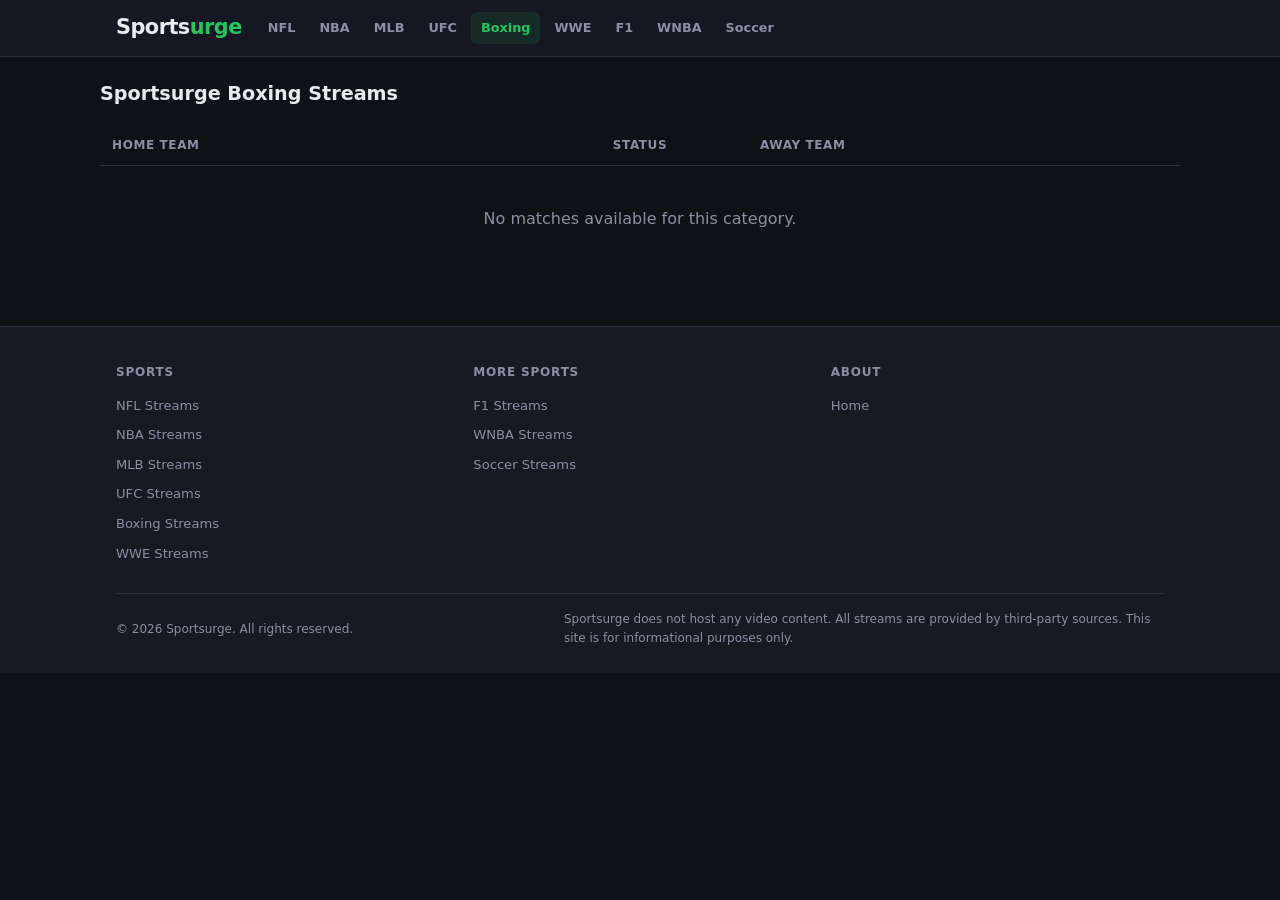
==== boxing/index.html @ e915b511 "fix content order: move FAQ to end, add breadcrumb, fix H1, expand hero, add internal links to 9 spo" ====
﻿<!DOCTYPE html>
<html lang="en">
<head>
  <meta charset="utf-8" />
  <meta name="viewport" content="width=device-width, initial-scale=1.0">
  <title>Boxing Streams - Sportsurge | Free Live Boxing Streaming</title>
  <meta name="description" content="Watch free Boxing streams on Sportsurge. Live fights, no sign-up.">
  <meta name="robots" content="index, follow, max-snippet:-1, max-image-preview:large, max-video-preview:-1">
  <link rel="canonical" href="https://sportsurge.shop/boxing/">
    <link rel="icon" type="image/png" href="/favicon.png">

  <meta property="og:type" content="website">
  <meta property="og:url" content="https://sportsurge.shop/boxing/">
  <meta property="og:site_name" content="Sportsurge">
  <meta property="og:title" content="Boxing Streams - Sportsurge">
  <meta property="og:description" content="Watch free live sports on Sportsurge. NFL, NBA, MLB, UFC, Boxing, WWE, F1 and more.">
  <meta name="twitter:card" content="summary_large_image">
  <meta name="twitter:title" content="Boxing Streams - Sportsurge">
  <meta name="twitter:description" content="Watch free Boxing streams on Sportsurge. Live fights, no sign-up.">
  <script type="application/ld+json">
  {
    "@context": "https://schema.org",
    "@graph": [
      {
        "@type": "WebSite",
        "@id": "https://sportsurge.shop/#website",
        "name": "Sportsurge",
        "alternateName": ["Sportsurge Live", "Sportsurge Sports Streaming"],
        "url": "https://sportsurge.shop/",
        "description": "Sportsurge - Watch free live sports streams for NFL, NBA, MLB, UFC, Boxing, WWE, F1 and more. No sign-up needed.",
        "inLanguage": "en-US"
      },
      {
        "@type": "FAQPage",
        "@id": "https://sportsurge.shop/#faq",
        "mainEntity": [
          {"@type":"Question","name":"What is Sportsurge?","acceptedAnswer":{"@type":"Answer","text":"Sportsurge is a free live sports streaming platform that aggregates publicly available sports streams. We provide links to live NFL, NBA, MLB, UFC, Boxing, WWE, F1, WNBA, Soccer, and more."}},
          {"@type":"Question","name":"Is Sportsurge free?","acceptedAnswer":{"@type":"Answer","text":"Yes. Sportsurge is 100% free. No subscription, no registration, no hidden fees."}},
          {"@type":"Question","name":"Which sports are available on Sportsurge?","acceptedAnswer":{"@type":"Answer","text":"We cover NFL, NBA, MLB, UFC, Boxing, WWE, Formula 1, WNBA, NCAA, Soccer (Premier League, Champions League, La Liga), and many more."}},
          {"@type":"Question","name":"Do I need an account?","acceptedAnswer":{"@type":"Answer","text":"No. Just visit the site and start watching. No account or payment needed."}},
          {"@type":"Question","name":"Is Sportsurge mobile-friendly?","acceptedAnswer":{"@type":"Answer","text":"Yes. Sportsurge works on all devices including phones, tablets, laptops, and desktops."}}
        ]
      }
    ]
  }
  </script>

  <style>
    *,*::before,*::after{box-sizing:border-box;margin:0;padding:0}
    :root{--bg:#0f1117;--surface:#171a23;--card:#1e2230;--border:#2a2e3d;--primary:#22c55e;--accent:#ef4444;--gold:#f7c948;--text:#e8eaed;--muted:#8b8fa3;--radius:8px}
    html{scroll-behavior:smooth;overflow-y:scroll}
    body{background:var(--bg);color:var(--text);font-family:system-ui,-apple-system,'Segoe UI',Roboto,sans-serif;line-height:1.6;min-height:100vh}
    a{color:var(--primary);text-decoration:none}
    a:hover{text-decoration:underline}
    img{max-width:100%;display:block}
    .container{max-width:1080px;margin:0 auto;padding:0 16px}
    .sr-only{position:absolute;width:1px;height:1px;padding:0;margin:-1px;overflow:hidden;clip:rect(0,0,0,0);white-space:nowrap;border:0}

    nav{background:rgba(23,26,35,.95);backdrop-filter:blur(12px);border-bottom:1px solid var(--border);position:sticky;top:0;z-index:100}
    .nav-inner{display:flex;align-items:center;height:56px;gap:8px}
    .logo{font-size:1.3rem;font-weight:900;letter-spacing:-.5px;color:var(--text);white-space:nowrap}
    .logo span{color:var(--primary)}
    .nav-toggle{display:none}
    .nav-hamburger{display:none;font-size:1.5rem;color:var(--text);cursor:pointer;padding:4px 8px;user-select:none;margin-left:auto}
    .nav-scroll{display:flex;gap:4px;overflow-x:auto;flex:1;scrollbar-width:none;-ms-overflow-style:none;padding:0 8px}
    .nav-scroll::-webkit-scrollbar{display:none}
    .nav-link{color:var(--muted);font-size:.8rem;font-weight:600;padding:6px 10px;border-radius:6px;white-space:nowrap;transition:color .15s,background .15s}
    .nav-link:hover{color:var(--text);background:rgba(255,255,255,.06);text-decoration:none}
    .nav-link.active{color:var(--primary);background:rgba(34,197,94,.1)}
    @media(max-width:767px){.nav-hamburger{display:block}.nav-scroll{display:none;flex-direction:column;position:absolute;top:56px;left:0;right:0;background:var(--surface);border-bottom:1px solid var(--border);padding:8px 16px;gap:0}.nav-link{padding:10px 8px;border-bottom:1px solid var(--border);border-radius:0}.nav-link:last-child{border-bottom:none}#nav-toggle:checked~.nav-scroll{display:flex}}

    .hero{background:linear-gradient(135deg,var(--card),transparent);padding:46px 0 38px;text-align:center}
    .hero h1{font-size:clamp(1.6rem,4vw,2.8rem);font-weight:900;line-height:1.2;margin-bottom:12px;letter-spacing:-1px}
    .hero h1 em{font-style:normal;color:var(--primary)}
    .hero p{max-width:600px;margin:0 auto 24px;font-size:.95rem;color:var(--muted)}
    .hero-badge{display:inline-flex;align-items:center;gap:6px;background:rgba(34,197,94,.1);border:1px solid rgba(34,197,94,.25);color:var(--primary);padding:4px 12px;border-radius:20px;font-size:.75rem;font-weight:600;margin-bottom:16px}

    .search-wrap{max-width:640px;margin:20px auto 32px;position:relative}
    .search-input{width:100%;padding:12px 16px 12px 42px;border-radius:var(--radius);border:1px solid var(--border);background:var(--surface);color:var(--text);font-size:.95rem;outline:none;transition:border-color .2s}
    .search-input:focus{border-color:var(--primary)}
    .search-input::placeholder{color:var(--muted)}
    .search-icon{position:absolute;left:14px;top:50%;transform:translateY(-50%);color:var(--muted);font-size:1.1rem;pointer-events:none}
    .search-dropdown{position:absolute;top:100%;left:0;right:0;background:var(--surface);border:1px solid var(--border);border-radius:var(--radius);max-height:360px;overflow-y:auto;display:none;z-index:50;margin-top:4px}
    .search-dropdown.open{display:block}
    .search-item{padding:10px 14px;cursor:pointer;display:flex;align-items:center;gap:10px;border-bottom:1px solid var(--border);transition:background .15s}
    .search-item:last-child{border-bottom:none}
    .search-item:hover{background:rgba(255,255,255,.04)}
    .search-item-teams{flex:1;font-size:.85rem}
    .search-item-teams strong{font-weight:600;color:var(--text)}
    .search-item-meta{font-size:.75rem;color:var(--muted);text-align:right;white-space:nowrap}
    .search-item .cat-tag{font-size:.7rem;padding:2px 8px;border-radius:10px;background:rgba(34,197,94,.1);color:var(--primary)}

    .section{padding:22px 0}
    .section-title{font-size:1.2rem;font-weight:800;margin-bottom:16px;display:flex;align-items:center;gap:10px}
    .section-title span{color:var(--primary)}

    .match-table{width:100%;border-collapse:collapse;table-layout:fixed}
    .match-table th{padding:10px 12px;text-align:left;font-size:.75rem;font-weight:700;text-transform:uppercase;letter-spacing:.6px;color:var(--muted);border-bottom:1px solid var(--border)}
    .match-table th:nth-child(1),.match-row td:nth-child(1){width:40%}
    .match-table th:nth-child(2),.match-row td:nth-child(2){width:20%;text-align:center}
    .match-table th:nth-child(3),.match-row td:nth-child(3){width:calc(40% - 30px)}
    .match-table th:nth-child(4),.match-row td:nth-child(4){width:30px;text-align:center}
    .match-row{cursor:pointer;transition:background .15s}
    .match-row:hover{background:rgba(255,255,255,.04)}
    .match-row td{padding:10px 12px;height:56px;border-bottom:1px solid rgba(255,255,255,.04);vertical-align:middle}
    .skel td{padding:10px 12px;height:56px;background:linear-gradient(90deg,var(--card) 25%,rgba(255,255,255,.04) 50%,var(--card) 75%);background-size:200% 100%;animation:shimmer 1.5s infinite}
    @keyframes shimmer{0%{background-position:200% 0}100%{background-position:-200% 0}}
    .team-cell{display:flex;align-items:center;gap:8px}
    .team-cell img{width:22px;height:22px;border-radius:50%;flex-shrink:0;object-fit:contain}
    .team-cell .name{font-size:.85rem;font-weight:600}
    .status-cell{text-align:center}
    .status-live{color:var(--accent);font-weight:800;font-size:.85rem}
    .status-time{color:var(--text);font-size:.85rem;font-weight:600}
    .status-sub{color:var(--muted);font-size:.75rem;font-weight:400}
    .cat-tag{display:inline-block;font-size:.7rem;padding:2px 10px;border-radius:10px;background:rgba(34,197,94,.1);color:var(--primary);font-weight:600;margin-top:3px}
    .nav-icon{text-align:center;color:var(--muted);font-size:1.3rem;transition:transform .2s;line-height:1}
    .match-row:hover .nav-icon{transform:translateX(3px);color:var(--primary)}
    @media(max-width:599px){.match-table th{padding:6px 4px;font-size:.68rem}.match-row td,.skel td{padding:6px 4px;height:48px}.team-cell img{width:18px;height:18px}.team-cell .name{font-size:.78rem}.status-live,.status-time{font-size:.75rem}.match-table th:nth-child(1),.match-row td:nth-child(1){width:35%;overflow:hidden;text-overflow:ellipsis;white-space:nowrap}.match-table th:nth-child(2),.match-row td:nth-child(2){width:20%}.match-table th:nth-child(3),.match-row td:nth-child(3){width:calc(35% - 20px);overflow:hidden;text-overflow:ellipsis;white-space:nowrap}.match-table th:nth-child(4),.match-row td:nth-child(4){width:20px;text-align:center}}

    details{background:var(--card);border:1px solid var(--border);border-radius:var(--radius);overflow:hidden;margin-bottom:8px}
    details[open]{border-color:var(--primary)}
    summary{padding:14px 18px;font-weight:700;font-size:.88rem;cursor:pointer;list-style:none;display:flex;justify-content:space-between;align-items:center;user-select:none}
    summary::-webkit-details-marker{display:none}
    summary::after{content:'+';color:var(--primary);font-size:1.1rem;transition:transform .2s}
    details[open] summary::after{transform:rotate(45deg)}
    .faq-body{padding:0 18px 16px;color:var(--muted);font-size:.84rem;line-height:1.7}

    footer{background:var(--surface);border-top:1px solid var(--border);padding:36px 0 24px;margin-top:32px}
    .footer-inner{display:grid;grid-template-columns:repeat(auto-fit,minmax(150px,1fr));gap:24px;margin-bottom:24px}
    .footer-col h4{font-size:.75rem;font-weight:700;text-transform:uppercase;letter-spacing:.8px;color:var(--muted);margin-bottom:10px}
    .footer-col ul{list-style:none}
    .footer-col li{margin-bottom:4px}
    .footer-col a{font-size:.82rem;color:var(--muted);transition:color .15s}
    .footer-col a:hover{color:var(--primary);text-decoration:none}
    .footer-bottom{border-top:1px solid var(--border);padding-top:16px;display:flex;justify-content:space-between;align-items:center;flex-wrap:wrap;gap:8px}
    .footer-bottom p{font-size:.75rem;color:var(--muted)}
    .disclaimer{font-size:.72rem;color:var(--muted);max-width:600px}

    .page-section{display:none}
    .page-section.active{display:block}

    .match-detail-header{text-align:center;padding:32px 0}
    .match-detail-header .teams{display:flex;justify-content:center;align-items:center;gap:20px;margin-bottom:16px}
    .match-detail-header .team{display:flex;flex-direction:column;align-items:center;gap:6px}
    .match-detail-header .team img{width:48px;height:48px;border-radius:50%;object-fit:contain}
    .match-detail-header .team .tname{font-size:1rem;font-weight:700}
    .match-detail-header .vs{color:var(--muted);font-size:.85rem;font-weight:600}
    .match-detail-header .meta{color:var(--muted);font-size:.85rem;display:flex;gap:16px;justify-content:center;flex-wrap:wrap}
    .match-detail-header .meta span{display:flex;align-items:center;gap:4px}

    .sources-grid{display:grid;grid-template-columns:repeat(auto-fill,minmax(200px,1fr));gap:12px;margin-top:16px}
    .source-card{background:var(--card);border:1px solid var(--border);border-radius:var(--radius);padding:16px;text-align:center;transition:border-color .2s}
    .source-card:hover{border-color:var(--primary)}
    .source-card .sname{font-weight:700;font-size:.9rem}
    .source-card .sinfo{font-size:.78rem;color:var(--muted);margin:4px 0 8px}
    .source-card .sviewers{font-size:.72rem;color:var(--muted)}
    .source-card .watch-btn{display:inline-block;margin-top:8px;background:var(--primary);color:#000;padding:8px 20px;border-radius:6px;font-weight:700;font-size:.82rem;transition:opacity .15s}
    .source-card .watch-btn:hover{opacity:.85;text-decoration:none}

  </style>
</head>
<body>

  <nav>
    <div class="container nav-inner">
      <a href="/" class="logo">Sports<span>urge</span></a>
      <input type="checkbox" id="nav-toggle" class="nav-toggle">
      <label for="nav-toggle" class="nav-hamburger">&#9776;</label>
      <div class="nav-scroll" id="nav-links">
        <a href="/nfl/" class="nav-link" data-cat="nfl">NFL</a>
        <a href="/nba/" class="nav-link" data-cat="nba">NBA</a>
        <a href="/mlb/" class="nav-link" data-cat="mlb">MLB</a>
        <a href="/ufc/" class="nav-link" data-cat="ufc">UFC</a>
        <a href="/boxing/" class="nav-link" data-cat="boxing">Boxing</a>
        <a href="/wwe/" class="nav-link" data-cat="wwe">WWE</a>
        <a href="/f1/" class="nav-link" data-cat="f1">F1</a>
        <a href="/wnba/" class="nav-link" data-cat="wnba">WNBA</a>
        <a href="/soccer/" class="nav-link" data-cat="soccer">Soccer</a>
      </div>
    </div>
  </nav>
<main>
  <div id="page-home" class="page-section"></div>

  <div id="page-category" class="page-section active">
    <div class="container section">
      <h1 class="section-title" id="cat-title">Sportsurge Boxing Streams</h1>
        <table class="match-table" id="cat-table">
          <thead>
            <tr>
              <th>Home Team</th>
              <th>Status</th>
              <th>Away Team</th>
              <th></th>
            </tr>
          </thead>
          <tbody id="cat-tbody">            <tr class="skel"><td></td><td></td><td></td><td></td></tr>
            <tr class="skel"><td></td><td></td><td></td><td></td></tr>
            <tr class="skel"><td></td><td></td><td></td><td></td></tr>
            <tr class="skel"><td></td><td></td><td></td><td></td></tr>
            <tr class="skel"><td></td><td></td><td></td><td></td></tr>
            <tr class="skel"><td></td><td></td><td></td><td></td></tr>
            <tr class="skel"><td></td><td></td><td></td><td></td></tr>
            <tr class="skel"><td></td><td></td><td></td><td></td></tr>
            <tr class="skel"><td></td><td></td><td></td><td></td></tr>
            <tr class="skel"><td></td><td></td><td></td><td></td></tr>          </tbody>
        </table>
    </div>
  </div>

  <div id="page-match" class="page-section">
    <div class="container section">
      <div id="match-detail-content">
        <div style="text-align:center;padding:40px;color:var(--muted)">Loading match details...</div>
      </div>
    </div>
  </div>
</main>
<footer>
    <div class="container">
      <div class="footer-inner">
        <div class="footer-col">
          <h4>Sports</h4>
          <ul>
            <li><a href="/nfl/">NFL Streams</a></li>
            <li><a href="/nba/">NBA Streams</a></li>
            <li><a href="/mlb/">MLB Streams</a></li>
            <li><a href="/ufc/">UFC Streams</a></li>
            <li><a href="/boxing/">Boxing Streams</a></li>
            <li><a href="/wwe/">WWE Streams</a></li>
          </ul>
        </div>
        <div class="footer-col">
          <h4>More Sports</h4>
          <ul>
            <li><a href="/f1/">F1 Streams</a></li>
            <li><a href="/wnba/">WNBA Streams</a></li>
            <li><a href="/soccer/">Soccer Streams</a></li>
          </ul>
        </div>
        <div class="footer-col">
          <h4>About</h4>
          <ul>
            <li><a href="/">Home</a></li>
          </ul>
        </div>
      </div>
      <div class="footer-bottom">
        <p>&copy; 2026 Sportsurge. All rights reserved.</p>
        <p class="disclaimer">Sportsurge does not host any video content. All streams are provided by third-party sources. This site is for informational purposes only.</p>
      </div>
    </div>
  </footer>

  <script defer src="../js/api.js"></script>
  <script defer src="../js/categories.js"></script>
  <script defer src="../js/search.js"></script>
  <script defer src="../js/app.js"></script>
</body>
</html>
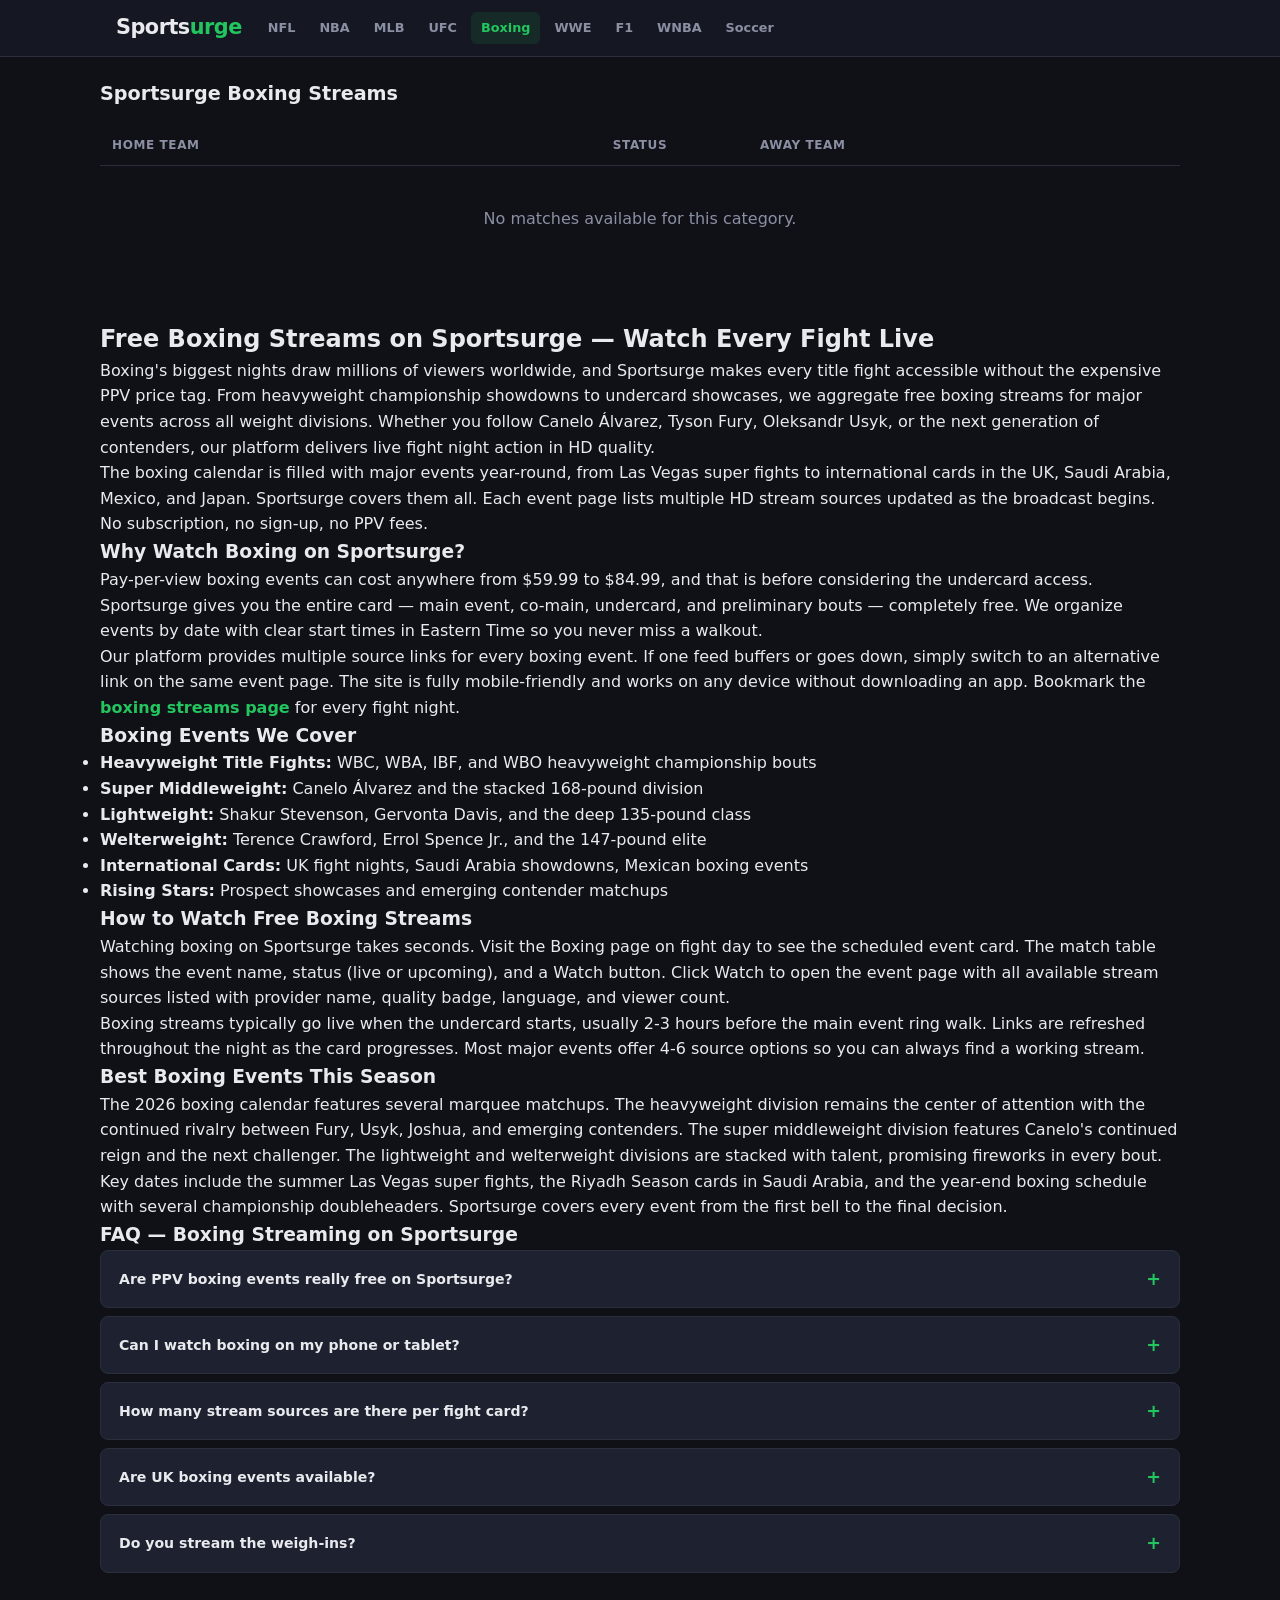
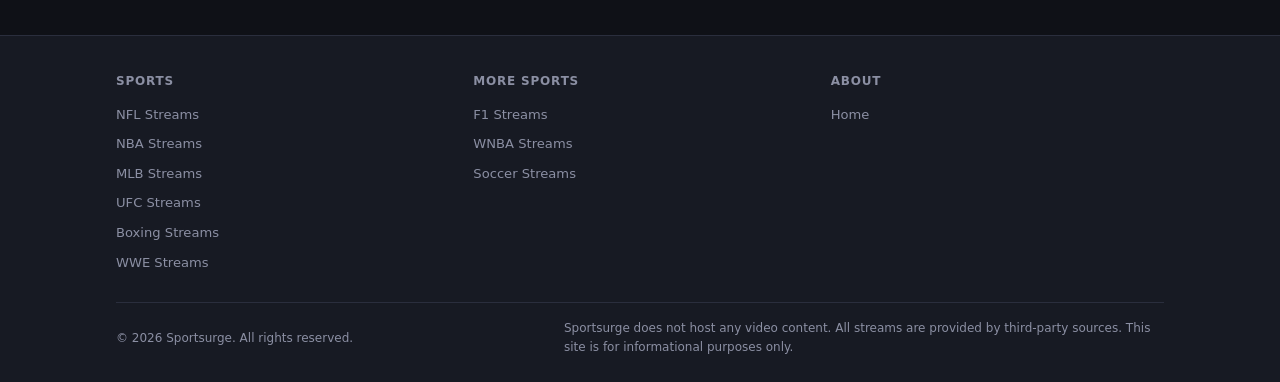
==== commit 013709b2: "Rewrite all duplicate content, add hreflang tags, update JSON-LD, add SEO articles to all 9 category" ====
--- a/boxing/index.html
+++ b/boxing/index.html
@@ -3,8 +3,8 @@
 <head>
   <meta charset="utf-8" />
   <meta name="viewport" content="width=device-width, initial-scale=1.0">
-  <title>Boxing Streams - Sportsurge | Free Live Boxing Streaming</title>
-  <meta name="description" content="Watch free Boxing streams on Sportsurge. Live fights, no sign-up.">
+  <title>Boxing Streams Free — Watch Live Fights Online | Sportsurge</title>
+  <meta name="description" content="Watch free boxing streams on Sportsurge. PPV title fights, undercards, and international bouts. No subscription needed.">
   <meta name="robots" content="index, follow, max-snippet:-1, max-image-preview:large, max-video-preview:-1">
   <link rel="canonical" href="https://sportsurge.shop/boxing/">
     <link rel="icon" type="image/png" href="/favicon.png">
@@ -12,11 +12,10 @@
   <meta property="og:type" content="website">
   <meta property="og:url" content="https://sportsurge.shop/boxing/">
   <meta property="og:site_name" content="Sportsurge">
-  <meta property="og:title" content="Boxing Streams - Sportsurge">
-  <meta property="og:description" content="Watch free live sports on Sportsurge. NFL, NBA, MLB, UFC, Boxing, WWE, F1 and more.">
-  <meta name="twitter:card" content="summary_large_image">
-  <meta name="twitter:title" content="Boxing Streams - Sportsurge">
-  <meta name="twitter:description" content="Watch free Boxing streams on Sportsurge. Live fights, no sign-up.">
+  <meta property="og:title" content="Boxing Streams Free — Watch Live Fights Online | Sportsurge">
+  <meta property="og:description" content="Watch free boxing streams on Sportsurge. PPV title fights, undercards, and international bouts. No subscription needed.">
+  <meta name="twitter:title" content="Boxing Streams Free — Watch Live Fights Online | Sportsurge">
+  <meta name="twitter:description" content="Watch free boxing streams on Sportsurge. PPV title fights, undercards, and international bouts. No subscription needed.">
   <script type="application/ld+json">
   {
     "@context": "https://schema.org",
@@ -31,14 +30,22 @@
         "inLanguage": "en-US"
       },
       {
+        "@type": "BreadcrumbList",
+        "@id": "https://sportsurge.shop/boxing/#breadcrumb",
+        "itemListElement": [
+          {"@type":"ListItem","position":1,"name":"Home","item":"https://sportsurge.shop/"},
+          {"@type":"ListItem","position":2,"name":"Boxing Streams","item":"https://sportsurge.shop/boxing/"}
+        ]
+      },
+      {
         "@type": "FAQPage",
-        "@id": "https://sportsurge.shop/#faq",
+        "@id": "https://sportsurge.shop/boxing/#faq",
         "mainEntity": [
-          {"@type":"Question","name":"What is Sportsurge?","acceptedAnswer":{"@type":"Answer","text":"Sportsurge is a free live sports streaming platform that aggregates publicly available sports streams. We provide links to live NFL, NBA, MLB, UFC, Boxing, WWE, F1, WNBA, Soccer, and more."}},
-          {"@type":"Question","name":"Is Sportsurge free?","acceptedAnswer":{"@type":"Answer","text":"Yes. Sportsurge is 100% free. No subscription, no registration, no hidden fees."}},
-          {"@type":"Question","name":"Which sports are available on Sportsurge?","acceptedAnswer":{"@type":"Answer","text":"We cover NFL, NBA, MLB, UFC, Boxing, WWE, Formula 1, WNBA, NCAA, Soccer (Premier League, Champions League, La Liga), and many more."}},
-          {"@type":"Question","name":"Do I need an account?","acceptedAnswer":{"@type":"Answer","text":"No. Just visit the site and start watching. No account or payment needed."}},
-          {"@type":"Question","name":"Is Sportsurge mobile-friendly?","acceptedAnswer":{"@type":"Answer","text":"Yes. Sportsurge works on all devices including phones, tablets, laptops, and desktops."}}
+          {"@type":"Question","name":"Are big PPV boxing fights free on Sportsurge?","acceptedAnswer":{"@type":"Answer","text":"Yes, major PPV boxing events including title unification fights, heavyweight showdowns, and high-profile matchups are available free on Sportsurge with no PPV fee."}},
+          {"@type":"Question","name":"What boxing events are covered?","acceptedAnswer":{"@type":"Answer","text":"Sportsurge covers all major boxing events including world title fights, undercards, international matchups, and rising star showcases across all weight divisions."}},
+          {"@type":"Question","name":"Are international boxing cards available?","acceptedAnswer":{"@type":"Answer","text":"Yes, Sportsurge streams boxing events from around the world including UK fight nights, Saudi Arabia cards, and Mexican boxing events."}},
+          {"@type":"Question","name":"How many stream sources are available per fight?","acceptedAnswer":{"@type":"Answer","text":"Most boxing events have 3-5 stream sources. If one link buffers or goes down, simply switch to another source on the same event page."}},
+          {"@type":"Question","name":"Are the undercard fights available?","acceptedAnswer":{"@type":"Answer","text":"Yes, undercard and preliminary bouts are included alongside the main event. Links are posted as the event starts and updated throughout the night."}}
         ]
       }
     ]
@@ -205,6 +212,55 @@
             <tr class="skel"><td></td><td></td><td></td><td></td></tr>
             <tr class="skel"><td></td><td></td><td></td><td></td></tr>          </tbody>
         </table>
+        <div class="seo-content" style="margin-top:48px">
+          <h2>Free Boxing Streams on Sportsurge — Watch Every Fight Live</h2>
+          <p>Boxing's biggest nights draw millions of viewers worldwide, and Sportsurge makes every title fight accessible without the expensive PPV price tag. From heavyweight championship showdowns to undercard showcases, we aggregate free boxing streams for major events across all weight divisions. Whether you follow Canelo Álvarez, Tyson Fury, Oleksandr Usyk, or the next generation of contenders, our platform delivers live fight night action in HD quality.</p>
+          <p>The boxing calendar is filled with major events year-round, from Las Vegas super fights to international cards in the UK, Saudi Arabia, Mexico, and Japan. Sportsurge covers them all. Each event page lists multiple HD stream sources updated as the broadcast begins. No subscription, no sign-up, no PPV fees.</p>
+
+          <h3>Why Watch Boxing on Sportsurge?</h3>
+          <p>Pay-per-view boxing events can cost anywhere from $59.99 to $84.99, and that is before considering the undercard access. Sportsurge gives you the entire card — main event, co-main, undercard, and preliminary bouts — completely free. We organize events by date with clear start times in Eastern Time so you never miss a walkout.</p>
+          <p>Our platform provides multiple source links for every boxing event. If one feed buffers or goes down, simply switch to an alternative link on the same event page. The site is fully mobile-friendly and works on any device without downloading an app. Bookmark the <a href="/boxing/" style="color:var(--primary);font-weight:600">boxing streams page</a> for every fight night.</p>
+
+          <h3>Boxing Events We Cover</h3>
+          <ul>
+            <li><strong>Heavyweight Title Fights:</strong> WBC, WBA, IBF, and WBO heavyweight championship bouts</li>
+            <li><strong>Super Middleweight:</strong> Canelo Álvarez and the stacked 168-pound division</li>
+            <li><strong>Lightweight:</strong> Shakur Stevenson, Gervonta Davis, and the deep 135-pound class</li>
+            <li><strong>Welterweight:</strong> Terence Crawford, Errol Spence Jr., and the 147-pound elite</li>
+            <li><strong>International Cards:</strong> UK fight nights, Saudi Arabia showdowns, Mexican boxing events</li>
+            <li><strong>Rising Stars:</strong> Prospect showcases and emerging contender matchups</li>
+          </ul>
+
+          <h3>How to Watch Free Boxing Streams</h3>
+          <p>Watching boxing on Sportsurge takes seconds. Visit the Boxing page on fight day to see the scheduled event card. The match table shows the event name, status (live or upcoming), and a Watch button. Click Watch to open the event page with all available stream sources listed with provider name, quality badge, language, and viewer count.</p>
+          <p>Boxing streams typically go live when the undercard starts, usually 2-3 hours before the main event ring walk. Links are refreshed throughout the night as the card progresses. Most major events offer 4-6 source options so you can always find a working stream.</p>
+
+          <h3>Best Boxing Events This Season</h3>
+          <p>The 2026 boxing calendar features several marquee matchups. The heavyweight division remains the center of attention with the continued rivalry between Fury, Usyk, Joshua, and emerging contenders. The super middleweight division features Canelo's continued reign and the next challenger. The lightweight and welterweight divisions are stacked with talent, promising fireworks in every bout.</p>
+          <p>Key dates include the summer Las Vegas super fights, the Riyadh Season cards in Saudi Arabia, and the year-end boxing schedule with several championship doubleheaders. Sportsurge covers every event from the first bell to the final decision.</p>
+
+          <h3>FAQ — Boxing Streaming on Sportsurge</h3>
+          <details>
+            <summary>Are PPV boxing events really free on Sportsurge?</summary>
+            <div class="faq-body">Yes, every boxing PPV event is available free. You do not need to pay the $60-85 PPV fee. Main event and undercard streams are both included.</div>
+          </details>
+          <details>
+            <summary>Can I watch boxing on my phone or tablet?</summary>
+            <div class="faq-body">Yes, all boxing streams work on mobile devices through the browser. No app download is required.</div>
+          </details>
+          <details>
+            <summary>How many stream sources are there per fight card?</summary>
+            <div class="faq-body">Major boxing events typically have 4-6 stream sources. Smaller cards may have 2-3. Multiple options ensure you can always find a working feed.</div>
+          </details>
+          <details>
+            <summary>Are UK boxing events available?</summary>
+            <div class="faq-body">Yes, Sportsurge covers UK fight nights from venues like Wembley Arena, the O2, and the Manchester Arena including Matchroom and Queensberry promotions.</div>
+          </details>
+          <details>
+            <summary>Do you stream the weigh-ins?</summary>
+            <div class="faq-body">Weigh-ins and pre-fight press conferences are not typically available. Live fight streams start when the undercard begins on fight night.</div>
+          </details>
+        </div>
     </div>
   </div>
 
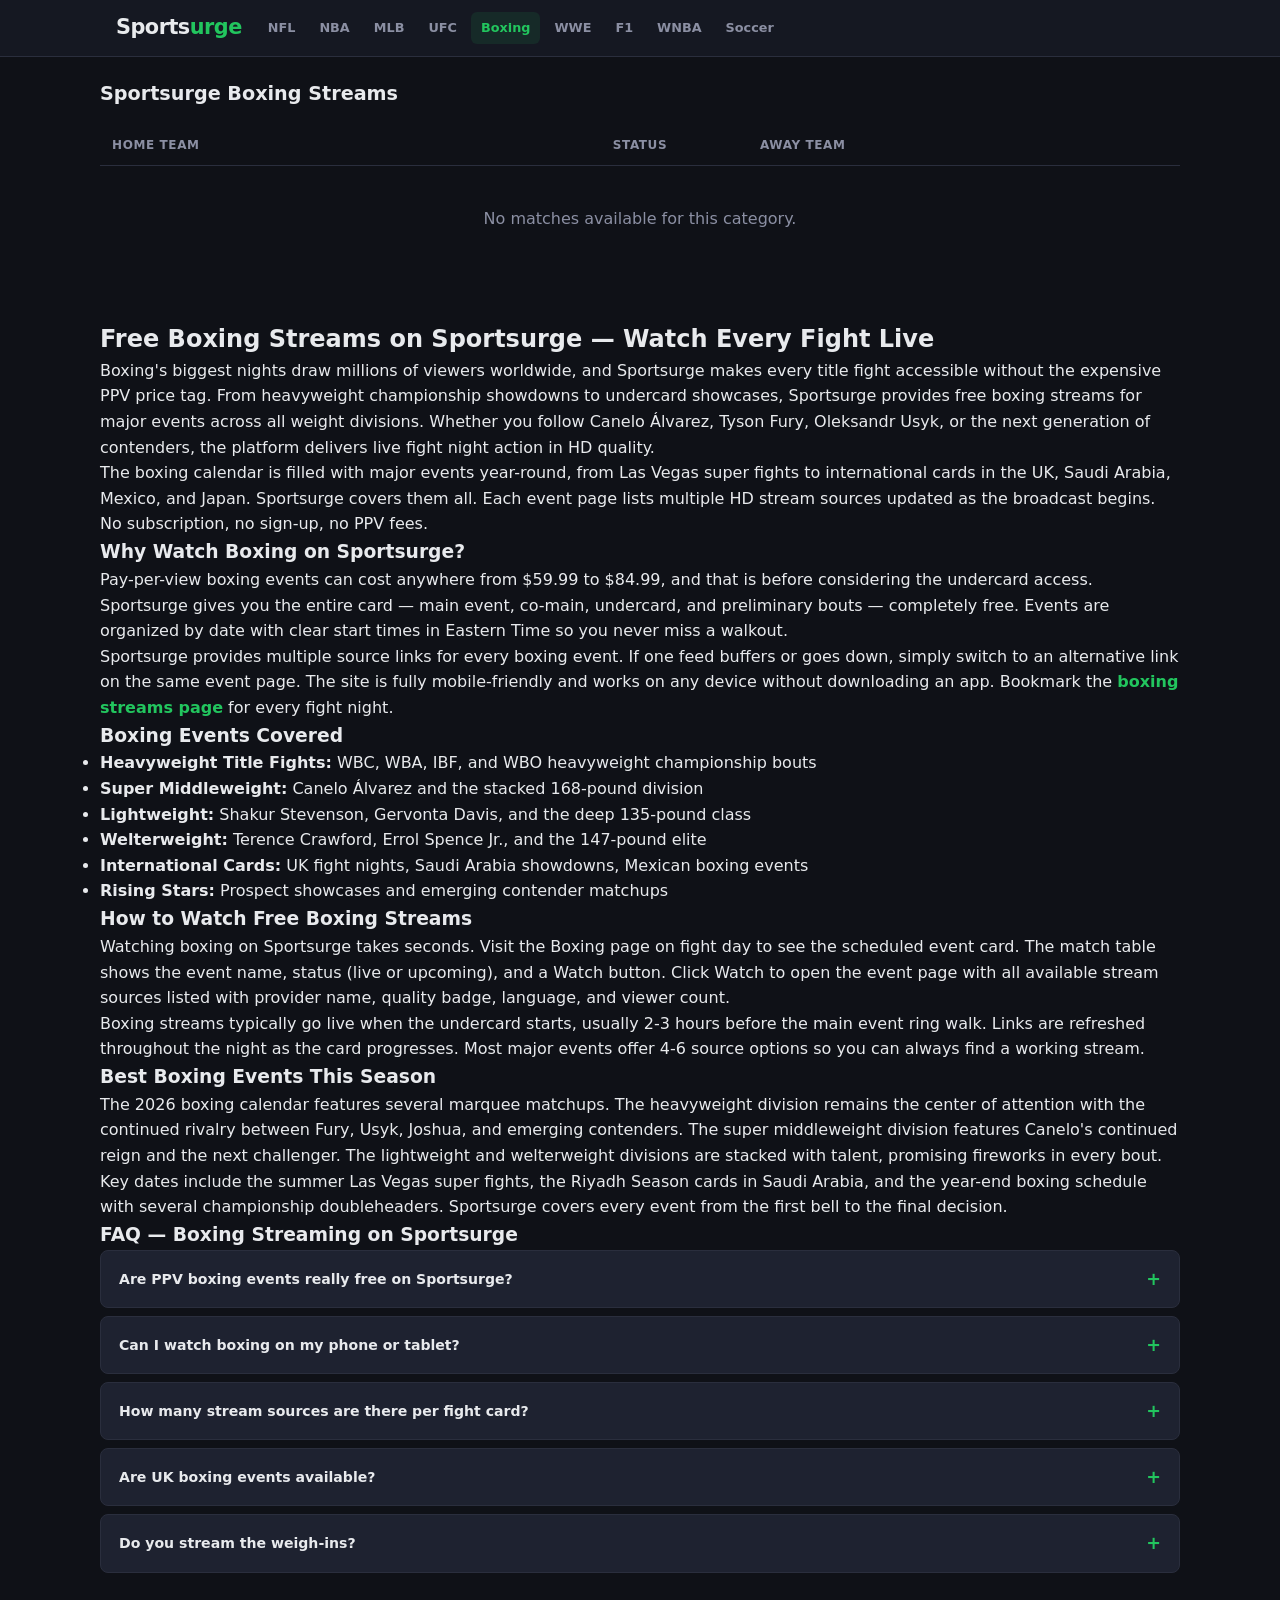
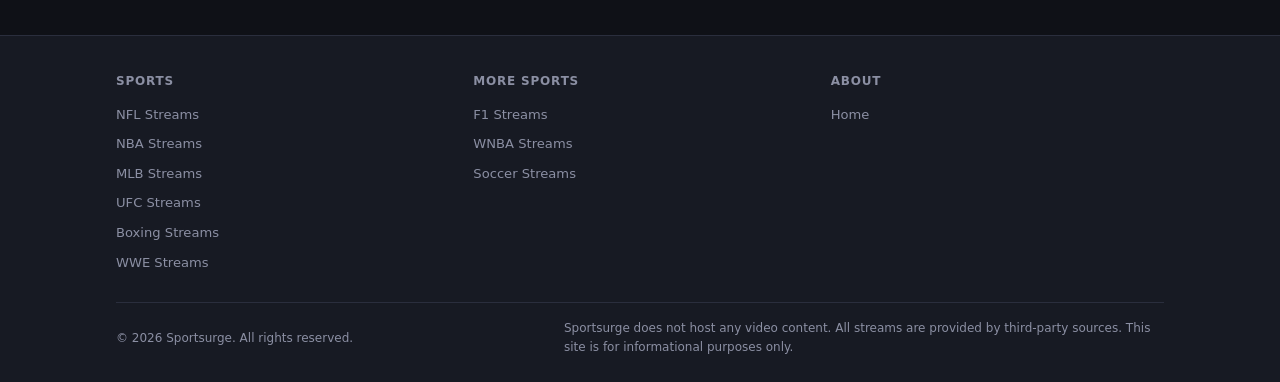
==== commit 0442a717: "SEO optimization: rewrite homepage content, add NHL coverage, fix first-person violations, remove al" ====
--- a/boxing/index.html
+++ b/boxing/index.html
@@ -6,11 +6,11 @@
   <title>Boxing Streams Free — Watch Live Fights Online | Sportsurge</title>
   <meta name="description" content="Watch free boxing streams on Sportsurge. PPV title fights, undercards, and international bouts. No subscription needed.">
   <meta name="robots" content="index, follow, max-snippet:-1, max-image-preview:large, max-video-preview:-1">
-  <link rel="canonical" href="https://sportsurge.shop/boxing/">
+  <link rel="canonical" href="https://sportsurge.forum/boxing/">
     <link rel="icon" type="image/png" href="/favicon.png">
 
   <meta property="og:type" content="website">
-  <meta property="og:url" content="https://sportsurge.shop/boxing/">
+  <meta property="og:url" content="https://sportsurge.forum/boxing/">
   <meta property="og:site_name" content="Sportsurge">
   <meta property="og:title" content="Boxing Streams Free — Watch Live Fights Online | Sportsurge">
   <meta property="og:description" content="Watch free boxing streams on Sportsurge. PPV title fights, undercards, and international bouts. No subscription needed.">
@@ -22,24 +22,24 @@
     "@graph": [
       {
         "@type": "WebSite",
-        "@id": "https://sportsurge.shop/#website",
+        "@id": "https://sportsurge.forum/#website",
         "name": "Sportsurge",
         "alternateName": ["Sportsurge Live", "Sportsurge Sports Streaming"],
-        "url": "https://sportsurge.shop/",
+        "url": "https://sportsurge.forum/",
         "description": "Sportsurge - Watch free live sports streams for NFL, NBA, MLB, UFC, Boxing, WWE, F1 and more. No sign-up needed.",
         "inLanguage": "en-US"
       },
       {
         "@type": "BreadcrumbList",
-        "@id": "https://sportsurge.shop/boxing/#breadcrumb",
+        "@id": "https://sportsurge.forum/boxing/#breadcrumb",
         "itemListElement": [
-          {"@type":"ListItem","position":1,"name":"Home","item":"https://sportsurge.shop/"},
-          {"@type":"ListItem","position":2,"name":"Boxing Streams","item":"https://sportsurge.shop/boxing/"}
+          {"@type":"ListItem","position":1,"name":"Home","item":"https://sportsurge.forum/"},
+          {"@type":"ListItem","position":2,"name":"Boxing Streams","item":"https://sportsurge.forum/boxing/"}
         ]
       },
       {
         "@type": "FAQPage",
-        "@id": "https://sportsurge.shop/boxing/#faq",
+        "@id": "https://sportsurge.forum/boxing/#faq",
         "mainEntity": [
           {"@type":"Question","name":"Are big PPV boxing fights free on Sportsurge?","acceptedAnswer":{"@type":"Answer","text":"Yes, major PPV boxing events including title unification fights, heavyweight showdowns, and high-profile matchups are available free on Sportsurge with no PPV fee."}},
           {"@type":"Question","name":"What boxing events are covered?","acceptedAnswer":{"@type":"Answer","text":"Sportsurge covers all major boxing events including world title fights, undercards, international matchups, and rising star showcases across all weight divisions."}},
@@ -214,14 +214,14 @@
         </table>
         <div class="seo-content" style="margin-top:48px">
           <h2>Free Boxing Streams on Sportsurge — Watch Every Fight Live</h2>
-          <p>Boxing's biggest nights draw millions of viewers worldwide, and Sportsurge makes every title fight accessible without the expensive PPV price tag. From heavyweight championship showdowns to undercard showcases, we aggregate free boxing streams for major events across all weight divisions. Whether you follow Canelo Álvarez, Tyson Fury, Oleksandr Usyk, or the next generation of contenders, our platform delivers live fight night action in HD quality.</p>
+          <p>Boxing's biggest nights draw millions of viewers worldwide, and Sportsurge makes every title fight accessible without the expensive PPV price tag. From heavyweight championship showdowns to undercard showcases, Sportsurge provides free boxing streams for major events across all weight divisions. Whether you follow Canelo Álvarez, Tyson Fury, Oleksandr Usyk, or the next generation of contenders, the platform delivers live fight night action in HD quality.</p>
           <p>The boxing calendar is filled with major events year-round, from Las Vegas super fights to international cards in the UK, Saudi Arabia, Mexico, and Japan. Sportsurge covers them all. Each event page lists multiple HD stream sources updated as the broadcast begins. No subscription, no sign-up, no PPV fees.</p>
 
           <h3>Why Watch Boxing on Sportsurge?</h3>
-          <p>Pay-per-view boxing events can cost anywhere from $59.99 to $84.99, and that is before considering the undercard access. Sportsurge gives you the entire card — main event, co-main, undercard, and preliminary bouts — completely free. We organize events by date with clear start times in Eastern Time so you never miss a walkout.</p>
-          <p>Our platform provides multiple source links for every boxing event. If one feed buffers or goes down, simply switch to an alternative link on the same event page. The site is fully mobile-friendly and works on any device without downloading an app. Bookmark the <a href="/boxing/" style="color:var(--primary);font-weight:600">boxing streams page</a> for every fight night.</p>
-
-          <h3>Boxing Events We Cover</h3>
+          <p>Pay-per-view boxing events can cost anywhere from $59.99 to $84.99, and that is before considering the undercard access. Sportsurge gives you the entire card — main event, co-main, undercard, and preliminary bouts — completely free. Events are organized by date with clear start times in Eastern Time so you never miss a walkout.</p>
+          <p>Sportsurge provides multiple source links for every boxing event. If one feed buffers or goes down, simply switch to an alternative link on the same event page. The site is fully mobile-friendly and works on any device without downloading an app. Bookmark the <a href="/boxing/" style="color:var(--primary);font-weight:600">boxing streams page</a> for every fight night.</p>
+
+          <h3>Boxing Events Covered</h3>
           <ul>
             <li><strong>Heavyweight Title Fights:</strong> WBC, WBA, IBF, and WBO heavyweight championship bouts</li>
             <li><strong>Super Middleweight:</strong> Canelo Álvarez and the stacked 168-pound division</li>
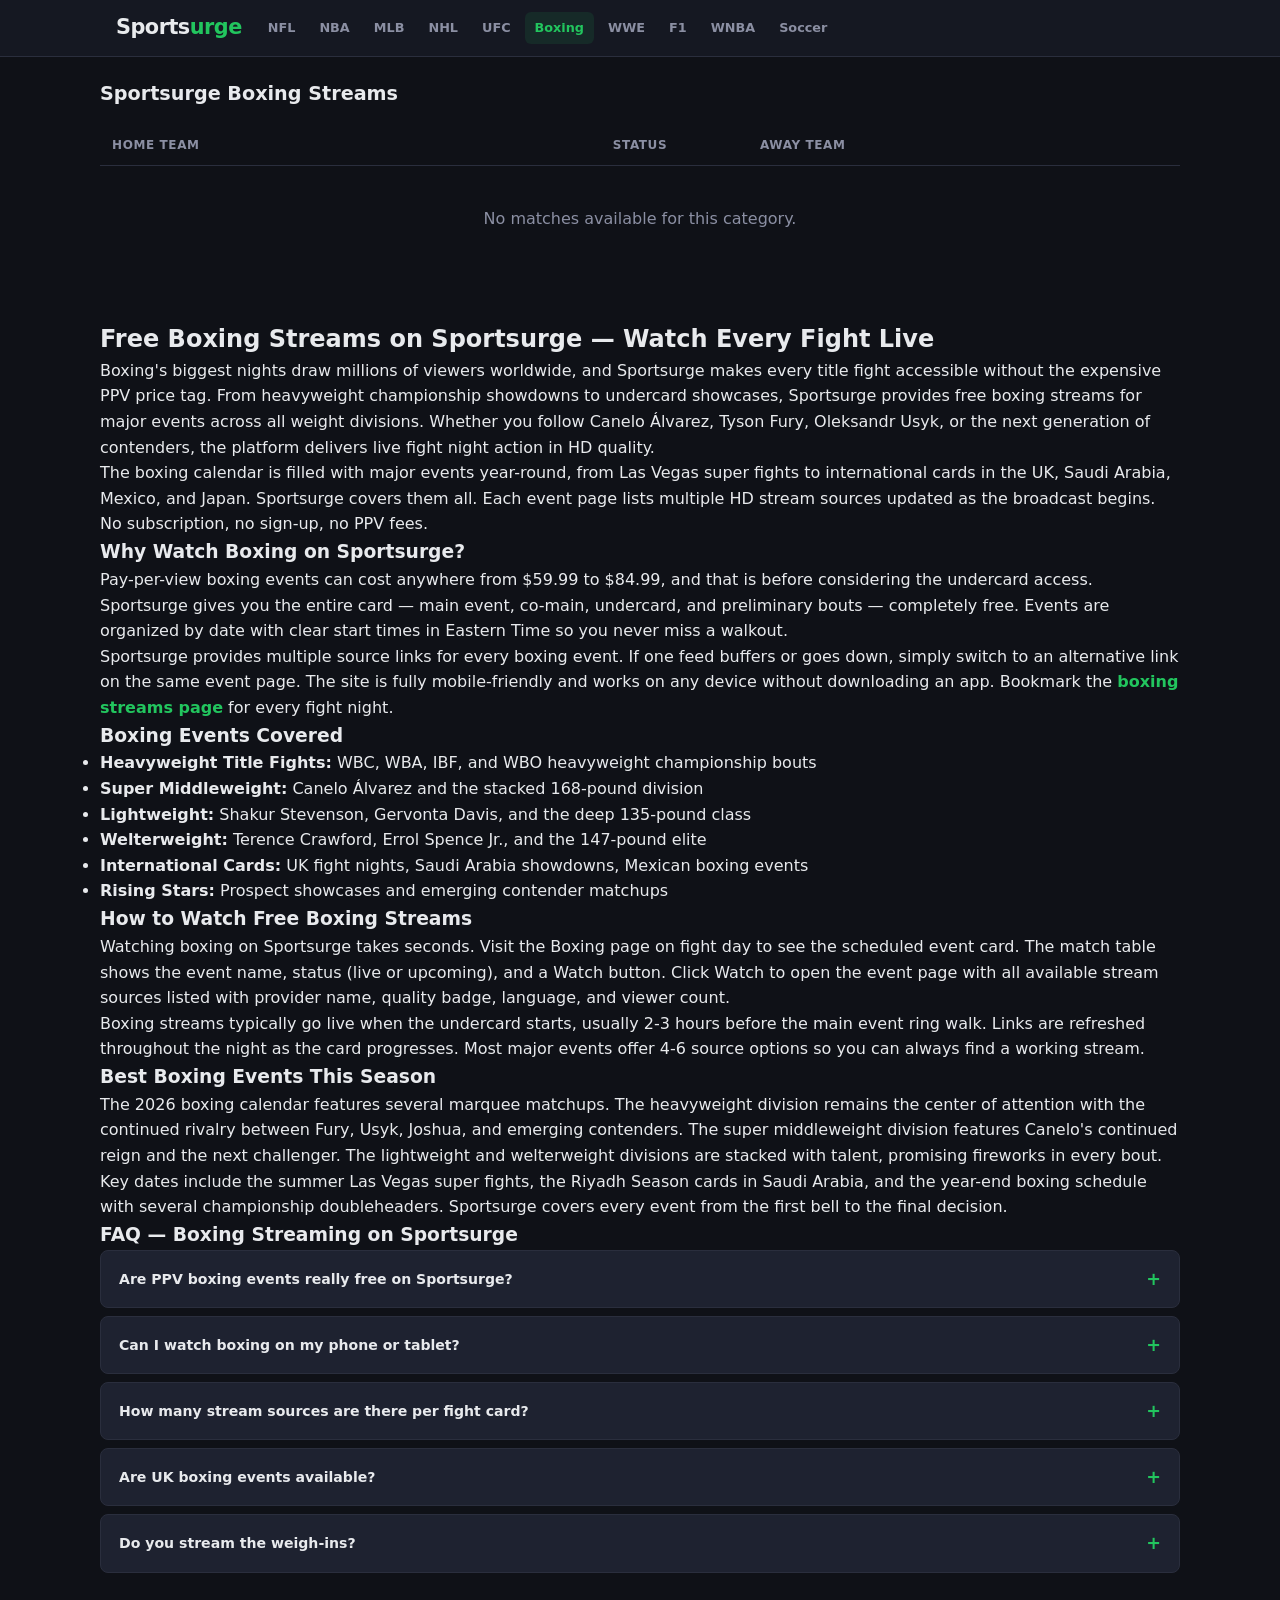
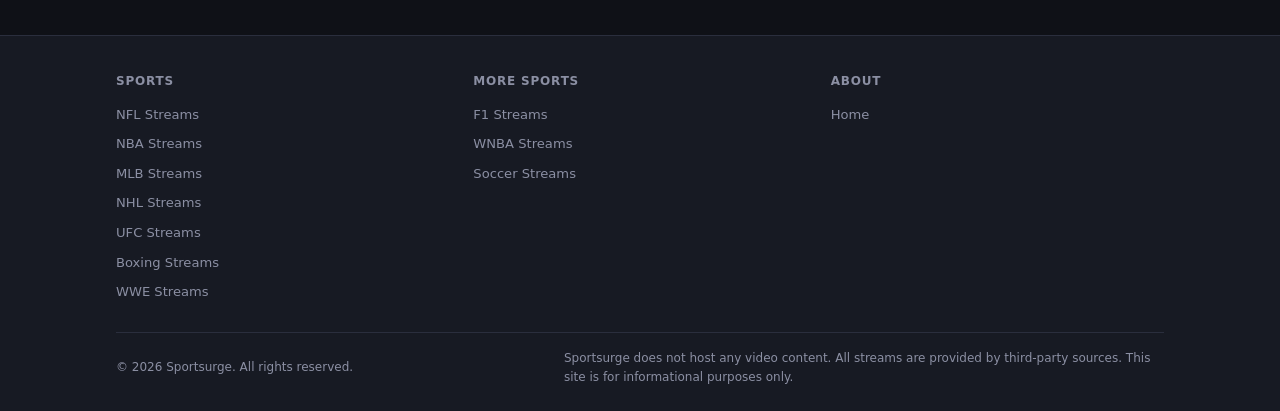
==== commit 1cdd871e: "fix NHL routing: add nhl to JS cats, classifyMatch, labels, emojis; add NHL to nav/footer on all 10 " ====
--- a/boxing/index.html
+++ b/boxing/index.html
@@ -177,6 +177,7 @@
         <a href="/nfl/" class="nav-link" data-cat="nfl">NFL</a>
         <a href="/nba/" class="nav-link" data-cat="nba">NBA</a>
         <a href="/mlb/" class="nav-link" data-cat="mlb">MLB</a>
+        <a href="/nhl/" class="nav-link" data-cat="nhl">NHL</a>
         <a href="/ufc/" class="nav-link" data-cat="ufc">UFC</a>
         <a href="/boxing/" class="nav-link" data-cat="boxing">Boxing</a>
         <a href="/wwe/" class="nav-link" data-cat="wwe">WWE</a>
@@ -281,6 +282,7 @@
             <li><a href="/nfl/">NFL Streams</a></li>
             <li><a href="/nba/">NBA Streams</a></li>
             <li><a href="/mlb/">MLB Streams</a></li>
+            <li><a href="/nhl/">NHL Streams</a></li>
             <li><a href="/ufc/">UFC Streams</a></li>
             <li><a href="/boxing/">Boxing Streams</a></li>
             <li><a href="/wwe/">WWE Streams</a></li>
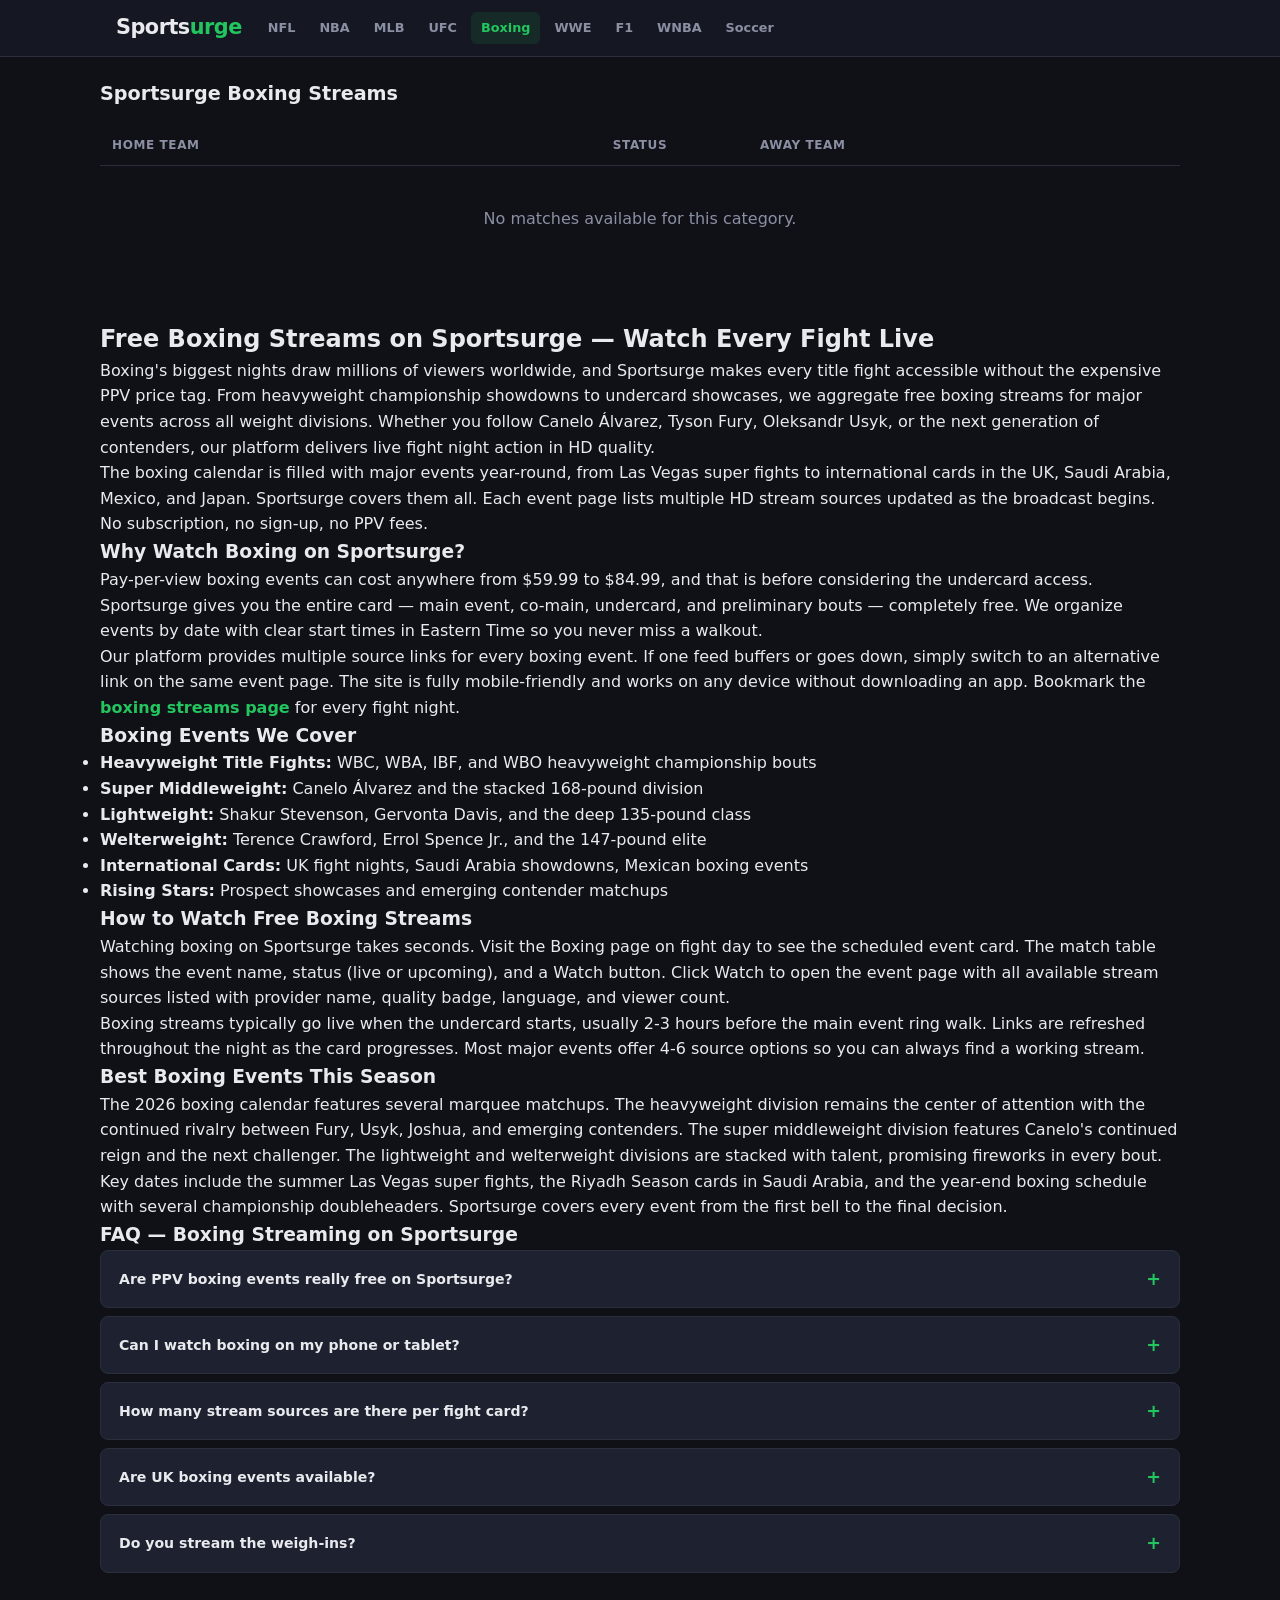
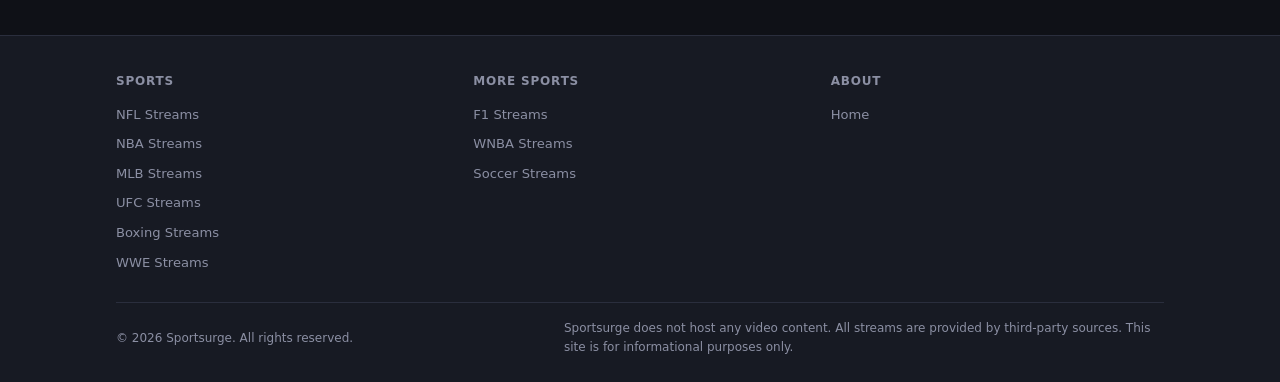
==== commit 24dbb39f: "Update index.html" ====
--- a/boxing/index.html
+++ b/boxing/index.html
@@ -16,41 +16,7 @@
   <meta property="og:description" content="Watch free boxing streams on Sportsurge. PPV title fights, undercards, and international bouts. No subscription needed.">
   <meta name="twitter:title" content="Boxing Streams Free — Watch Live Fights Online | Sportsurge">
   <meta name="twitter:description" content="Watch free boxing streams on Sportsurge. PPV title fights, undercards, and international bouts. No subscription needed.">
-  <script type="application/ld+json">
-  {
-    "@context": "https://schema.org",
-    "@graph": [
-      {
-        "@type": "WebSite",
-        "@id": "https://sportsurge.forum/#website",
-        "name": "Sportsurge",
-        "alternateName": ["Sportsurge Live", "Sportsurge Sports Streaming"],
-        "url": "https://sportsurge.forum/",
-        "description": "Sportsurge - Watch free live sports streams for NFL, NBA, MLB, UFC, Boxing, WWE, F1 and more. No sign-up needed.",
-        "inLanguage": "en-US"
-      },
-      {
-        "@type": "BreadcrumbList",
-        "@id": "https://sportsurge.forum/boxing/#breadcrumb",
-        "itemListElement": [
-          {"@type":"ListItem","position":1,"name":"Home","item":"https://sportsurge.forum/"},
-          {"@type":"ListItem","position":2,"name":"Boxing Streams","item":"https://sportsurge.forum/boxing/"}
-        ]
-      },
-      {
-        "@type": "FAQPage",
-        "@id": "https://sportsurge.forum/boxing/#faq",
-        "mainEntity": [
-          {"@type":"Question","name":"Are big PPV boxing fights free on Sportsurge?","acceptedAnswer":{"@type":"Answer","text":"Yes, major PPV boxing events including title unification fights, heavyweight showdowns, and high-profile matchups are available free on Sportsurge with no PPV fee."}},
-          {"@type":"Question","name":"What boxing events are covered?","acceptedAnswer":{"@type":"Answer","text":"Sportsurge covers all major boxing events including world title fights, undercards, international matchups, and rising star showcases across all weight divisions."}},
-          {"@type":"Question","name":"Are international boxing cards available?","acceptedAnswer":{"@type":"Answer","text":"Yes, Sportsurge streams boxing events from around the world including UK fight nights, Saudi Arabia cards, and Mexican boxing events."}},
-          {"@type":"Question","name":"How many stream sources are available per fight?","acceptedAnswer":{"@type":"Answer","text":"Most boxing events have 3-5 stream sources. If one link buffers or goes down, simply switch to another source on the same event page."}},
-          {"@type":"Question","name":"Are the undercard fights available?","acceptedAnswer":{"@type":"Answer","text":"Yes, undercard and preliminary bouts are included alongside the main event. Links are posted as the event starts and updated throughout the night."}}
-        ]
-      }
-    ]
-  }
-  </script>
+  
 
   <style>
     *,*::before,*::after{box-sizing:border-box;margin:0;padding:0}
@@ -177,7 +143,6 @@
         <a href="/nfl/" class="nav-link" data-cat="nfl">NFL</a>
         <a href="/nba/" class="nav-link" data-cat="nba">NBA</a>
         <a href="/mlb/" class="nav-link" data-cat="mlb">MLB</a>
-        <a href="/nhl/" class="nav-link" data-cat="nhl">NHL</a>
         <a href="/ufc/" class="nav-link" data-cat="ufc">UFC</a>
         <a href="/boxing/" class="nav-link" data-cat="boxing">Boxing</a>
         <a href="/wwe/" class="nav-link" data-cat="wwe">WWE</a>
@@ -215,14 +180,14 @@
         </table>
         <div class="seo-content" style="margin-top:48px">
           <h2>Free Boxing Streams on Sportsurge — Watch Every Fight Live</h2>
-          <p>Boxing's biggest nights draw millions of viewers worldwide, and Sportsurge makes every title fight accessible without the expensive PPV price tag. From heavyweight championship showdowns to undercard showcases, Sportsurge provides free boxing streams for major events across all weight divisions. Whether you follow Canelo Álvarez, Tyson Fury, Oleksandr Usyk, or the next generation of contenders, the platform delivers live fight night action in HD quality.</p>
+          <p>Boxing's biggest nights draw millions of viewers worldwide, and Sportsurge makes every title fight accessible without the expensive PPV price tag. From heavyweight championship showdowns to undercard showcases, we aggregate free boxing streams for major events across all weight divisions. Whether you follow Canelo Álvarez, Tyson Fury, Oleksandr Usyk, or the next generation of contenders, our platform delivers live fight night action in HD quality.</p>
           <p>The boxing calendar is filled with major events year-round, from Las Vegas super fights to international cards in the UK, Saudi Arabia, Mexico, and Japan. Sportsurge covers them all. Each event page lists multiple HD stream sources updated as the broadcast begins. No subscription, no sign-up, no PPV fees.</p>
 
           <h3>Why Watch Boxing on Sportsurge?</h3>
-          <p>Pay-per-view boxing events can cost anywhere from $59.99 to $84.99, and that is before considering the undercard access. Sportsurge gives you the entire card — main event, co-main, undercard, and preliminary bouts — completely free. Events are organized by date with clear start times in Eastern Time so you never miss a walkout.</p>
-          <p>Sportsurge provides multiple source links for every boxing event. If one feed buffers or goes down, simply switch to an alternative link on the same event page. The site is fully mobile-friendly and works on any device without downloading an app. Bookmark the <a href="/boxing/" style="color:var(--primary);font-weight:600">boxing streams page</a> for every fight night.</p>
-
-          <h3>Boxing Events Covered</h3>
+          <p>Pay-per-view boxing events can cost anywhere from $59.99 to $84.99, and that is before considering the undercard access. Sportsurge gives you the entire card — main event, co-main, undercard, and preliminary bouts — completely free. We organize events by date with clear start times in Eastern Time so you never miss a walkout.</p>
+          <p>Our platform provides multiple source links for every boxing event. If one feed buffers or goes down, simply switch to an alternative link on the same event page. The site is fully mobile-friendly and works on any device without downloading an app. Bookmark the <a href="/boxing/" style="color:var(--primary);font-weight:600">boxing streams page</a> for every fight night.</p>
+
+          <h3>Boxing Events We Cover</h3>
           <ul>
             <li><strong>Heavyweight Title Fights:</strong> WBC, WBA, IBF, and WBO heavyweight championship bouts</li>
             <li><strong>Super Middleweight:</strong> Canelo Álvarez and the stacked 168-pound division</li>
@@ -282,7 +247,6 @@
             <li><a href="/nfl/">NFL Streams</a></li>
             <li><a href="/nba/">NBA Streams</a></li>
             <li><a href="/mlb/">MLB Streams</a></li>
-            <li><a href="/nhl/">NHL Streams</a></li>
             <li><a href="/ufc/">UFC Streams</a></li>
             <li><a href="/boxing/">Boxing Streams</a></li>
             <li><a href="/wwe/">WWE Streams</a></li>
